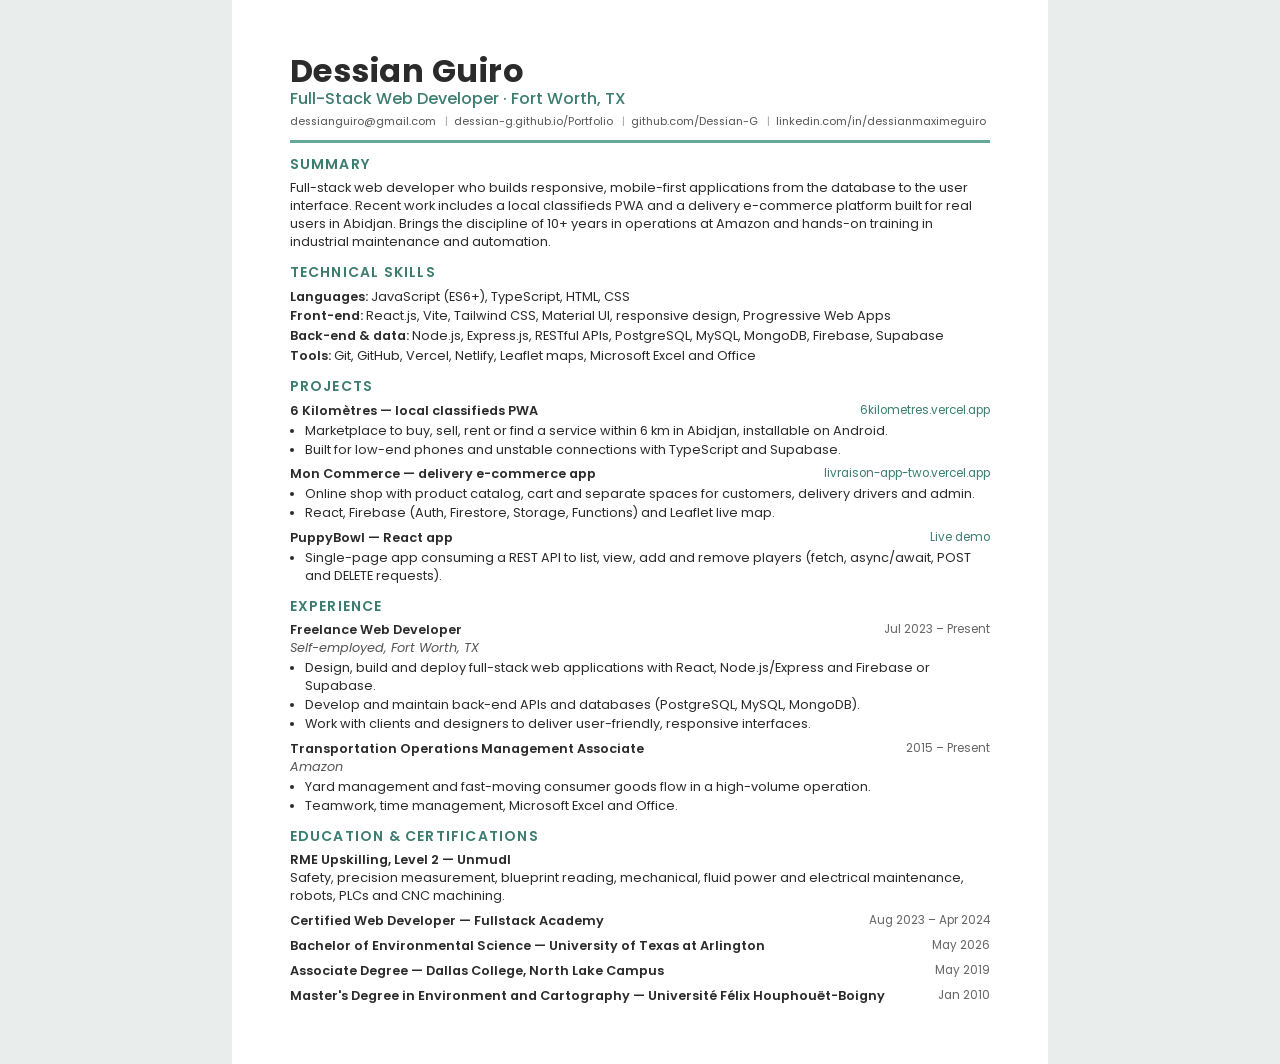
==== resume/index.html @ 3456a82f "Add an up-to-date resume and link the CV button to it - resume/index.html: one-page resume (source) " ====
<!DOCTYPE html>
<html lang="en">
  <head>
    <meta charset="UTF-8" />
    <meta name="viewport" content="width=device-width, initial-scale=1.0" />
    <title>Dessian Guiro | Resume</title>
    <link
      href="https://fonts.googleapis.com/css2?family=Poppins:wght@400;500;600;700&display=swap"
      rel="stylesheet"
    />
    <style>
      @page {
        size: Letter;
        margin: 0;
      }
      * {
        box-sizing: border-box;
        margin: 0;
        padding: 0;
      }
      body {
        font-family: "Poppins", sans-serif;
        color: #2b2b2b;
        background: #e9eeec;
        font-size: 9.6pt;
        line-height: 1.4;
      }
      .page {
        width: 8.5in;
        min-height: 11in;
        margin: 0 auto;
        background: #fff;
        padding: 0.55in 0.6in;
      }
      @media print {
        body {
          background: #fff;
        }
        .page {
          min-height: 0;
          height: 11in;
          overflow: hidden;
        }
      }
      header {
        border-bottom: 3px solid #68a89a;
        padding-bottom: 10px;
        margin-bottom: 12px;
      }
      h1 {
        font-size: 24pt;
        font-weight: 700;
        letter-spacing: 0.5px;
        line-height: 1.1;
      }
      .role {
        font-size: 12pt;
        font-weight: 500;
        color: #3d7d70;
      }
      .contact {
        margin-top: 4px;
        font-size: 8.2pt;
        white-space: nowrap;
        color: #555;
      }
      .contact a {
        color: #555;
        text-decoration: none;
      }
      .contact span + span::before {
        content: "  |  ";
        white-space: pre;
        color: #aaa;
      }
      h2 {
        font-size: 10.5pt;
        font-weight: 600;
        text-transform: uppercase;
        letter-spacing: 1.2px;
        color: #3d7d70;
        margin: 12px 0 5px;
      }
      .item {
        margin-bottom: 7px;
      }
      .item-head {
        display: flex;
        justify-content: space-between;
        gap: 12px;
      }
      .item-title {
        font-weight: 600;
      }
      .date {
        color: #666;
        white-space: nowrap;
        font-size: 8.8pt;
      }
      .sub {
        color: #555;
        font-style: italic;
      }
      ul {
        padding-left: 15px;
        margin-top: 2px;
      }
      li + li {
        margin-top: 1px;
      }
      .skills div {
        margin-bottom: 2px;
      }
      .skills b {
        font-weight: 600;
      }
      a.link {
        color: #3d7d70;
        text-decoration: none;
      }
    </style>
  </head>
  <body>
    <div class="page">
      <header>
        <h1>Dessian Guiro</h1>
        <div class="role">Full-Stack Web Developer &middot; Fort Worth, TX</div>
        <div class="contact">
          <span
            ><a href="mailto:dessianguiro@gmail.com">dessianguiro@gmail.com</a></span
          >
          <span
            ><a href="https://dessian-g.github.io/Portfolio/"
              >dessian-g.github.io/Portfolio</a
            ></span
          >
          <span><a href="https://github.com/Dessian-G">github.com/Dessian-G</a></span>
          <span
            ><a href="https://www.linkedin.com/in/dessianmaximeguiro/"
              >linkedin.com/in/dessianmaximeguiro</a
            ></span
          >
        </div>
      </header>

      <h2>Summary</h2>
      <p>
        Full-stack web developer who builds responsive, mobile-first
        applications from the database to the user interface. Recent work
        includes a local classifieds PWA and a delivery e-commerce platform
        built for real users in Abidjan. Brings the discipline of 10+ years in
        operations at Amazon and hands-on training in industrial maintenance
        and automation.
      </p>

      <h2>Technical Skills</h2>
      <div class="skills">
        <div>
          <b>Languages:</b> JavaScript (ES6+), TypeScript, HTML, CSS
        </div>
        <div>
          <b>Front-end:</b> React.js, Vite, Tailwind CSS, Material UI,
          responsive design, Progressive Web Apps
        </div>
        <div>
          <b>Back-end &amp; data:</b> Node.js, Express.js, RESTful APIs,
          PostgreSQL, MySQL, MongoDB, Firebase, Supabase
        </div>
        <div>
          <b>Tools:</b> Git, GitHub, Vercel, Netlify, Leaflet maps, Microsoft
          Excel and Office
        </div>
      </div>

      <h2>Projects</h2>
      <div class="item">
        <div class="item-head">
          <span class="item-title"
            >6 Kilomètres &mdash; local classifieds PWA</span
          >
          <a class="link date" href="https://6kilometres.vercel.app"
            >6kilometres.vercel.app</a
          >
        </div>
        <ul>
          <li>
            Marketplace to buy, sell, rent or find a service within 6 km in
            Abidjan, installable on Android.
          </li>
          <li>
            Built for low-end phones and unstable connections with TypeScript
            and Supabase.
          </li>
        </ul>
      </div>
      <div class="item">
        <div class="item-head">
          <span class="item-title"
            >Mon Commerce &mdash; delivery e-commerce app</span
          >
          <a class="link date" href="https://livraison-app-two.vercel.app"
            >livraison-app-two.vercel.app</a
          >
        </div>
        <ul>
          <li>
            Online shop with product catalog, cart and separate spaces for
            customers, delivery drivers and admin.
          </li>
          <li>
            React, Firebase (Auth, Firestore, Storage, Functions) and Leaflet
            live map.
          </li>
        </ul>
      </div>
      <div class="item">
        <div class="item-head">
          <span class="item-title">PuppyBowl &mdash; React app</span>
          <a
            class="link date"
            href="https://664d8d5193cb4b9f234d6cf1--inspiring-croquembouche-5006ca.netlify.app/"
            >Live demo</a
          >
        </div>
        <ul>
          <li>
            Single-page app consuming a REST API to list, view, add and remove
            players (fetch, async/await, POST and DELETE requests).
          </li>
        </ul>
      </div>

      <h2>Experience</h2>
      <div class="item">
        <div class="item-head">
          <span class="item-title">Freelance Web Developer</span>
          <span class="date">Jul 2023 &ndash; Present</span>
        </div>
        <div class="sub">Self-employed, Fort Worth, TX</div>
        <ul>
          <li>
            Design, build and deploy full-stack web applications with React,
            Node.js/Express and Firebase or Supabase.
          </li>
          <li>
            Develop and maintain back-end APIs and databases (PostgreSQL, MySQL,
            MongoDB).
          </li>
          <li>
            Work with clients and designers to deliver user-friendly, responsive
            interfaces.
          </li>
        </ul>
      </div>
      <div class="item">
        <div class="item-head">
          <span class="item-title"
            >Transportation Operations Management Associate</span
          >
          <span class="date">2015 &ndash; Present</span>
        </div>
        <div class="sub">Amazon</div>
        <ul>
          <li>
            Yard management and fast-moving consumer goods flow in a
            high-volume operation.
          </li>
          <li>Teamwork, time management, Microsoft Excel and Office.</li>
        </ul>
      </div>

      <h2>Education &amp; Certifications</h2>
      <div class="item">
        <div class="item-head">
          <span class="item-title"
            >RME Upskilling, Level 2 &mdash; Unmudl</span
          >
        </div>
        <div>
          Safety, precision measurement, blueprint reading, mechanical, fluid
          power and electrical maintenance, robots, PLCs and CNC machining.
        </div>
      </div>
      <div class="item">
        <div class="item-head">
          <span class="item-title"
            >Certified Web Developer &mdash; Fullstack Academy</span
          >
          <span class="date">Aug 2023 &ndash; Apr 2024</span>
        </div>
      </div>
      <div class="item">
        <div class="item-head">
          <span class="item-title"
            >Bachelor of Environmental Science &mdash; University of Texas at
            Arlington</span
          >
          <span class="date">May 2026</span>
        </div>
      </div>
      <div class="item">
        <div class="item-head">
          <span class="item-title"
            >Associate Degree &mdash; Dallas College, North Lake Campus</span
          >
          <span class="date">May 2019</span>
        </div>
      </div>
      <div class="item">
        <div class="item-head">
          <span class="item-title"
            >Master's Degree in Environment and Cartography &mdash; Université
            Félix Houphouët-Boigny</span
          >
          <span class="date">Jan 2010</span>
        </div>
      </div>
    </div>
  </body>
</html>
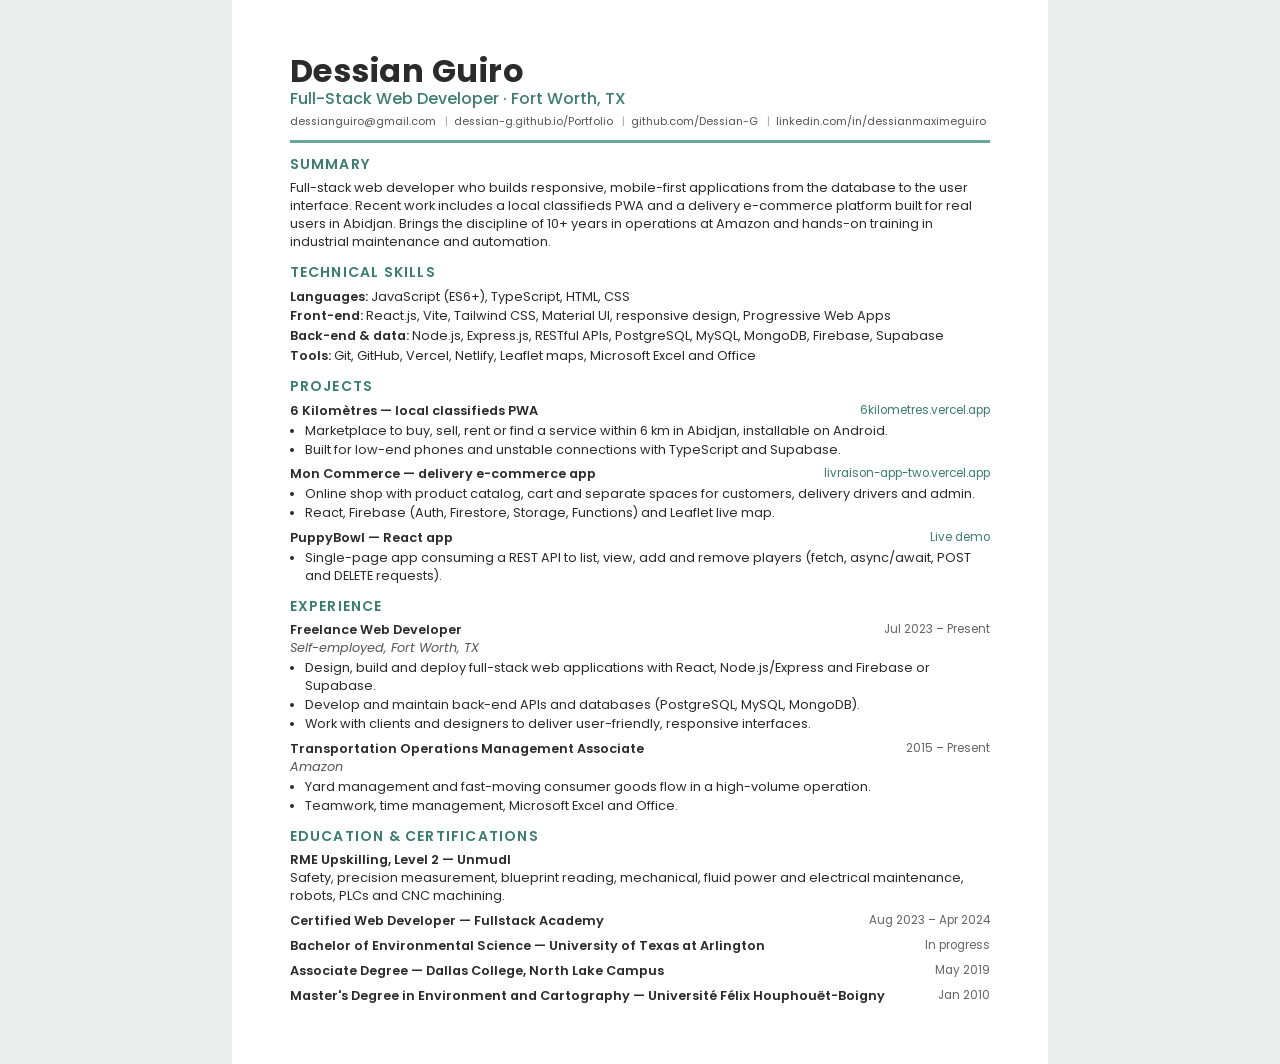
==== commit 502eb871: "Resume: mark UT Arlington bachelor as in progress Co-Authored-By: Claude Opus 5.5 <noreply@anthropic" ====
--- a/resume/index.html
+++ b/resume/index.html
@@ -295,7 +295,7 @@
             >Bachelor of Environmental Science &mdash; University of Texas at
             Arlington</span
           >
-          <span class="date">May 2026</span>
+          <span class="date">In progress</span>
         </div>
       </div>
       <div class="item">
